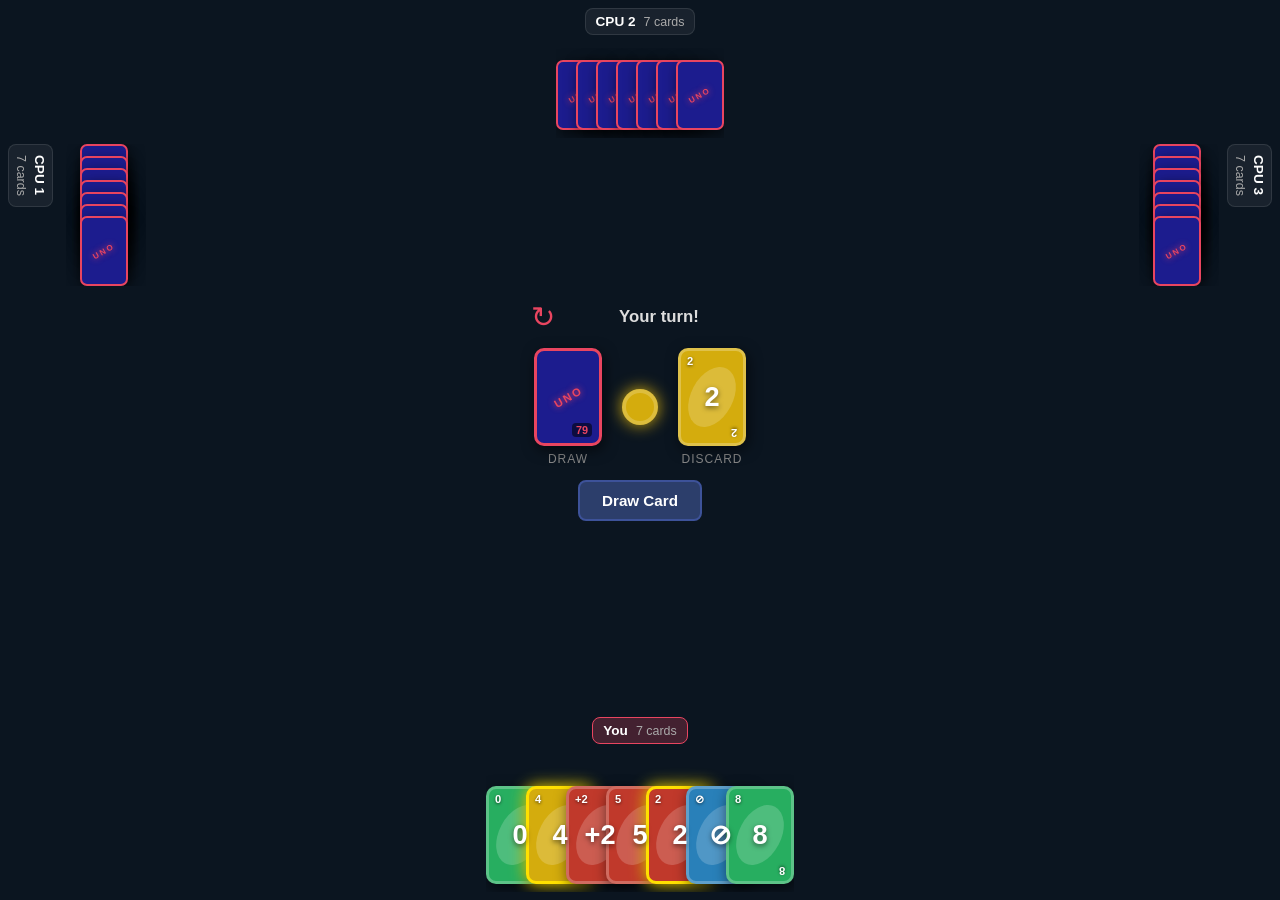
==== uno/index.html @ 4225cc75 "Add UNO game with 4-player support (1 human vs 3 AI) - 108-card standard deck: numbers 0-9, Skip, Re" ====
<!DOCTYPE html>
<html lang="en">
<head>
  <meta charset="UTF-8" />
  <meta name="viewport" content="width=device-width, initial-scale=1.0" />
  <title>UNO</title>
  <link rel="stylesheet" href="style.css" />
</head>
<body>
  <div class="game-board">

    <!-- CPU 2 — top -->
    <div class="player-zone top" id="zone-2">
      <div class="player-meta">
        <span class="pname">CPU 2</span>
        <span class="pcount" id="count-2">7 cards</span>
        <span class="uno-badge" id="ubadge-2">UNO!</span>
      </div>
      <div class="hand horiz small" id="hand-2"></div>
    </div>

    <!-- CPU 1 — left -->
    <div class="player-zone left" id="zone-1">
      <div class="player-meta vert">
        <span class="pname">CPU 1</span>
        <span class="pcount" id="count-1">7 cards</span>
        <span class="uno-badge" id="ubadge-1">UNO!</span>
      </div>
      <div class="hand vert small" id="hand-1"></div>
    </div>

    <!-- Center -->
    <div class="center-area">
      <div class="status-row">
        <div id="dir-arrow" class="dir-arrow">&#8635;</div>
        <div id="turn-msg" class="turn-msg">Your turn!</div>
      </div>

      <div class="piles-row">
        <div class="pile-wrap">
          <div class="card back pile-card" id="draw-pile-card">
            <span class="pile-count" id="deck-count">104</span>
          </div>
          <span class="pile-label">Draw</span>
        </div>

        <div class="color-ring" id="color-ring"></div>

        <div class="pile-wrap">
          <div id="discard-top"></div>
          <span class="pile-label">Discard</span>
        </div>
      </div>

      <div class="action-row">
        <button class="uno-shout-btn hidden" id="uno-shout">UNO!</button>
        <button class="draw-btn" id="draw-btn">Draw Card</button>
      </div>

      <div id="msg-bar" class="msg-bar"></div>
    </div>

    <!-- CPU 3 — right -->
    <div class="player-zone right" id="zone-3">
      <div class="hand vert small" id="hand-3"></div>
      <div class="player-meta vert">
        <span class="pname">CPU 3</span>
        <span class="pcount" id="count-3">7 cards</span>
        <span class="uno-badge" id="ubadge-3">UNO!</span>
      </div>
    </div>

    <!-- Human — bottom -->
    <div class="player-zone bottom" id="zone-0">
      <div class="player-meta">
        <span class="pname">You</span>
        <span class="pcount" id="count-0">7 cards</span>
        <span class="uno-badge" id="ubadge-0">UNO!</span>
      </div>
      <div class="hand horiz" id="hand-0"></div>
    </div>

  </div><!-- .game-board -->

  <!-- Color picker modal -->
  <div class="overlay hidden" id="color-overlay">
    <div class="modal color-modal">
      <h3>Choose a color</h3>
      <div class="color-choices">
        <button class="color-btn" data-color="red"    style="background:#c0392b">Red</button>
        <button class="color-btn" data-color="blue"   style="background:#2980b9">Blue</button>
        <button class="color-btn" data-color="green"  style="background:#27ae60">Green</button>
        <button class="color-btn" data-color="yellow" style="background:#d4ac0d">Yellow</button>
      </div>
    </div>
  </div>

  <!-- Game over modal -->
  <div class="overlay hidden" id="over-overlay">
    <div class="modal">
      <div id="over-icon" class="over-icon"></div>
      <h2 id="over-text"></h2>
      <button id="restart-btn" class="restart-btn">Play Again</button>
    </div>
  </div>

  <script src="game.js"></script>
</body>
</html>
---- uno/style.css ----
/* ─── Reset ───────────────────────────────────────────────────────────────── */
*, *::before, *::after { box-sizing: border-box; margin: 0; padding: 0; }

body {
  background: #0b1520;
  font-family: 'Segoe UI', sans-serif;
  color: #eee;
  height: 100vh;
  overflow: hidden;
}

/* ─── Board Grid ──────────────────────────────────────────────────────────── */
.game-board {
  display: grid;
  grid-template-areas:
    ".    top    ."
    "left center right"
    ".    bottom .";
  grid-template-columns: 140px 1fr 140px;
  grid-template-rows: 130px 1fr 175px;
  height: 100vh;
  gap: 6px;
  padding: 8px;
}

/* ─── Player Zones ────────────────────────────────────────────────────────── */
.player-zone { display: flex; flex-direction: column; align-items: center; gap: 6px; }
.player-zone.top    { grid-area: top;    flex-direction: column; }
.player-zone.left   { grid-area: left;   flex-direction: row; align-items: flex-start; }
.player-zone.right  { grid-area: right;  flex-direction: row; align-items: flex-start; }
.player-zone.bottom { grid-area: bottom; flex-direction: column; }

.player-zone.active .player-meta { background: rgba(233,69,96,0.25); border-color: #e94560; }

/* ─── Player Meta ─────────────────────────────────────────────────────────── */
.player-meta {
  display: flex;
  align-items: center;
  gap: 8px;
  background: rgba(255,255,255,0.06);
  border: 1px solid rgba(255,255,255,0.1);
  border-radius: 8px;
  padding: 5px 10px;
  font-size: 0.85rem;
  transition: background 0.3s, border-color 0.3s;
  white-space: nowrap;
}
.player-meta.vert { flex-direction: column; writing-mode: vertical-rl; padding: 10px 5px; gap: 4px; }
.player-meta.vert .pname, .player-meta.vert .pcount { writing-mode: vertical-lr; }

.pname { font-weight: bold; color: #fff; }
.pcount { color: #aaa; font-size: 0.78rem; }

.uno-badge {
  background: #e94560;
  color: white;
  font-weight: 900;
  font-size: 0.75rem;
  padding: 2px 6px;
  border-radius: 4px;
  letter-spacing: 1px;
  animation: pulse 0.6s ease-in-out infinite alternate;
}
.uno-badge.hidden { display: none; }

@keyframes pulse {
  from { transform: scale(1); }
  to   { transform: scale(1.12); }
}

/* ─── Hands ───────────────────────────────────────────────────────────────── */
.hand {
  display: flex;
  align-items: flex-end;
  flex: 1;
}
.hand.horiz {
  flex-direction: row;
  overflow-x: auto;
  overflow-y: visible;
  padding-bottom: 8px;
  scrollbar-width: thin;
  scrollbar-color: #e94560 transparent;
}
.hand.horiz .card + .card { margin-left: -28px; }
.hand.horiz .card:hover   { z-index: 10; }

.hand.vert {
  flex-direction: column;
  overflow: hidden;
  align-items: center;
}
.hand.vert .card + .card { margin-top: -58px; }

/* ─── Cards ───────────────────────────────────────────────────────────────── */
.card {
  width: 68px;
  height: 98px;
  border-radius: 10px;
  border: 3px solid rgba(255,255,255,0.25);
  position: relative;
  flex-shrink: 0;
  box-shadow: 2px 4px 14px rgba(0,0,0,0.6);
  transition: transform 0.15s, box-shadow 0.15s, z-index 0s;
  user-select: none;
  display: flex;
  align-items: center;
  justify-content: center;
}

/* Colour variants */
.card.red    { background: #c0392b; }
.card.blue   { background: #2980b9; }
.card.green  { background: #27ae60; }
.card.yellow { background: #d4ac0d; }
.card.wild   { background: conic-gradient(#c0392b 0 25%, #2980b9 25% 50%, #27ae60 50% 75%, #d4ac0d 75%); }

/* Back of card */
.card.back {
  background: #1c1c8e;
  border: 3px solid #e94560;
  cursor: default;
}
.card.back::after {
  content: 'UNO';
  position: absolute;
  color: #e94560;
  font-weight: 900;
  font-size: 0.7rem;
  letter-spacing: 2px;
  transform: rotate(-30deg);
  text-shadow: 0 0 6px #e94560;
}

/* Small variant for AI players */
.small .card { width: 48px; height: 70px; border-radius: 7px; border-width: 2px; }
.small .card.back::after { font-size: 0.5rem; }
.small .card-corner { font-size: 0.6rem !important; }
.small .card-oval   { width: 30px !important; height: 46px !important; margin-left: -15px !important; margin-top: -23px !important; }
.small .card-value  { font-size: 1rem !important; }

/* Playable highlight */
.card.playable {
  cursor: pointer;
  border-color: #ffe000;
  box-shadow: 0 0 16px #ffe000, 2px 4px 14px rgba(0,0,0,0.6);
}
.card.playable:hover {
  transform: translateY(-22px) scale(1.06);
  box-shadow: 0 12px 30px #ffe000;
  z-index: 20;
  border-color: #fff;
}

/* Card internals */
.card-corner {
  position: absolute;
  font-size: 0.7rem;
  font-weight: 900;
  color: white;
  text-shadow: 0 1px 3px rgba(0,0,0,0.6);
  line-height: 1;
}
.card-corner.tl { top: 5px;    left: 6px; }
.card-corner.br { bottom: 5px; right: 6px; transform: rotate(180deg); }

.card-oval {
  position: absolute;
  width: 42px;
  height: 64px;
  background: rgba(255,255,255,0.18);
  border-radius: 50%;
  top: 50%;
  left: 50%;
  margin-left: -21px;
  margin-top: -32px;
  transform: rotate(28deg);
}

.card-value {
  position: relative;
  font-size: 1.7rem;
  font-weight: 900;
  color: white;
  text-shadow: 0 2px 5px rgba(0,0,0,0.5);
  z-index: 1;
}

/* Pile card (draw pile) */
.pile-card {
  cursor: pointer;
}
.pile-card .pile-count {
  position: absolute;
  bottom: 6px;
  right: 7px;
  font-size: 0.68rem;
  font-weight: bold;
  color: #e94560;
  background: rgba(0,0,0,0.55);
  padding: 1px 4px;
  border-radius: 4px;
}

/* ─── Center Area ─────────────────────────────────────────────────────────── */
.center-area {
  grid-area: center;
  display: flex;
  flex-direction: column;
  align-items: center;
  justify-content: center;
  gap: 14px;
}

.status-row {
  display: flex;
  align-items: center;
  gap: 14px;
}

.dir-arrow {
  font-size: 1.8rem;
  color: #e94560;
  transition: transform 0.4s;
}
.dir-arrow.ccw { transform: scaleX(-1); }

.turn-msg {
  font-size: 1.05rem;
  font-weight: 600;
  color: #ddd;
  min-width: 180px;
  text-align: center;
}

.piles-row {
  display: flex;
  align-items: center;
  gap: 20px;
}

.pile-wrap {
  display: flex;
  flex-direction: column;
  align-items: center;
  gap: 6px;
}
.pile-label {
  font-size: 0.75rem;
  color: #888;
  text-transform: uppercase;
  letter-spacing: 1px;
}

/* Color indicator ring */
.color-ring {
  width: 36px;
  height: 36px;
  border-radius: 50%;
  border: 4px solid rgba(255,255,255,0.2);
  box-shadow: 0 0 14px currentColor;
  transition: background 0.4s, box-shadow 0.4s;
}
.color-ring.red    { background: #c0392b; box-shadow: 0 0 16px #c0392b; }
.color-ring.blue   { background: #2980b9; box-shadow: 0 0 16px #2980b9; }
.color-ring.green  { background: #27ae60; box-shadow: 0 0 16px #27ae60; }
.color-ring.yellow { background: #d4ac0d; box-shadow: 0 0 16px #d4ac0d; }
.color-ring.wild   { background: conic-gradient(#c0392b 0 25%,#2980b9 25% 50%,#27ae60 50% 75%,#d4ac0d 75%); }

/* Action buttons */
.action-row {
  display: flex;
  gap: 12px;
  align-items: center;
}

.draw-btn {
  background: #2c3e6b;
  color: #fff;
  border: 2px solid #3d5299;
  padding: 10px 22px;
  border-radius: 8px;
  font-size: 0.95rem;
  font-weight: 600;
  cursor: pointer;
  transition: background 0.2s, border-color 0.2s, transform 0.1s;
}
.draw-btn:hover:not(:disabled) { background: #3d5299; transform: translateY(-1px); }
.draw-btn:disabled { opacity: 0.4; cursor: not-allowed; }

.uno-shout-btn {
  background: #e94560;
  color: white;
  border: none;
  padding: 10px 22px;
  border-radius: 8px;
  font-size: 1rem;
  font-weight: 900;
  letter-spacing: 2px;
  cursor: pointer;
  animation: pulse 0.5s ease-in-out infinite alternate;
}
.uno-shout-btn.hidden { display: none; }

.msg-bar {
  font-size: 0.88rem;
  color: #f0c040;
  font-weight: 600;
  min-height: 20px;
  text-align: center;
}

/* ─── Overlay / Modals ────────────────────────────────────────────────────── */
.overlay {
  position: fixed;
  inset: 0;
  background: rgba(0,0,0,0.72);
  display: flex;
  align-items: center;
  justify-content: center;
  z-index: 100;
}
.overlay.hidden { display: none; }

.modal {
  background: #16213e;
  border: 2px solid #e94560;
  border-radius: 16px;
  padding: 36px 48px;
  text-align: center;
  box-shadow: 0 0 40px rgba(233,69,96,0.45);
}
.modal h2 { font-size: 2rem; margin-bottom: 24px; color: #f0c040; }
.modal h3 { font-size: 1.3rem; margin-bottom: 20px; color: #fff; }

.color-modal { min-width: 280px; }
.color-choices {
  display: grid;
  grid-template-columns: 1fr 1fr;
  gap: 12px;
}
.color-btn {
  padding: 16px;
  border: 3px solid rgba(255,255,255,0.2);
  border-radius: 10px;
  cursor: pointer;
  color: white;
  font-weight: 700;
  font-size: 1rem;
  transition: transform 0.15s, border-color 0.15s;
}
.color-btn:hover { transform: scale(1.08); border-color: white; }

.over-icon { font-size: 3.5rem; margin-bottom: 10px; }

.restart-btn {
  background: #e94560;
  color: white;
  border: none;
  padding: 12px 32px;
  border-radius: 8px;
  font-size: 1rem;
  font-weight: bold;
  cursor: pointer;
  letter-spacing: 1px;
  transition: background 0.2s, transform 0.1s;
}
.restart-btn:hover { background: #c73652; transform: translateY(-1px); }

/* ─── Scrollbar ───────────────────────────────────────────────────────────── */
.hand.horiz::-webkit-scrollbar { height: 4px; }
.hand.horiz::-webkit-scrollbar-track { background: transparent; }
.hand.horiz::-webkit-scrollbar-thumb { background: #e94560; border-radius: 2px; }

/* ─── Card deal animation ─────────────────────────────────────────────────── */
@keyframes dealIn {
  from { opacity: 0; transform: translateY(-30px) scale(0.85); }
  to   { opacity: 1; transform: translateY(0)     scale(1); }
}
.card.dealt { animation: dealIn 0.25s ease-out; }
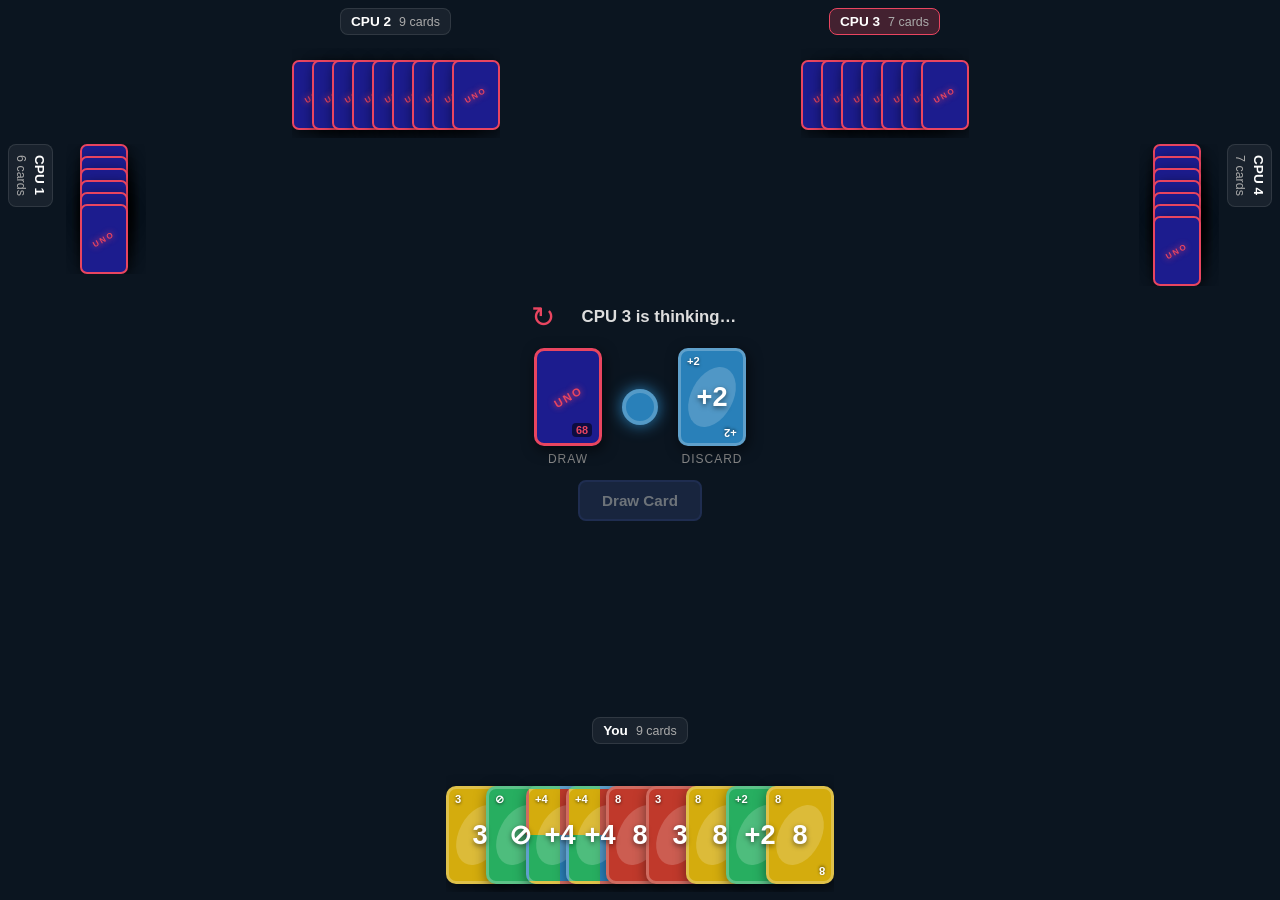
==== commit 8820a80c: "Expand UNO to 5 players (add CPU 4) - Added CPU 4 as a 4th AI opponent on the right side - Updated g" ====
--- a/uno/index.html
+++ b/uno/index.html
@@ -9,14 +9,24 @@
 <body>
   <div class="game-board">
 
-    <!-- CPU 2 — top -->
-    <div class="player-zone top" id="zone-2">
+    <!-- CPU 2 — top-left -->
+    <div class="player-zone topl" id="zone-2">
       <div class="player-meta">
         <span class="pname">CPU 2</span>
         <span class="pcount" id="count-2">7 cards</span>
         <span class="uno-badge" id="ubadge-2">UNO!</span>
       </div>
       <div class="hand horiz small" id="hand-2"></div>
+    </div>
+
+    <!-- CPU 3 — top-right -->
+    <div class="player-zone topr" id="zone-3">
+      <div class="player-meta">
+        <span class="pname">CPU 3</span>
+        <span class="pcount" id="count-3">7 cards</span>
+        <span class="uno-badge" id="ubadge-3">UNO!</span>
+      </div>
+      <div class="hand horiz small" id="hand-3"></div>
     </div>
 
     <!-- CPU 1 — left -->
@@ -60,13 +70,13 @@
       <div id="msg-bar" class="msg-bar"></div>
     </div>
 
-    <!-- CPU 3 — right -->
-    <div class="player-zone right" id="zone-3">
-      <div class="hand vert small" id="hand-3"></div>
+    <!-- CPU 4 — right -->
+    <div class="player-zone right" id="zone-4">
+      <div class="hand vert small" id="hand-4"></div>
       <div class="player-meta vert">
-        <span class="pname">CPU 3</span>
-        <span class="pcount" id="count-3">7 cards</span>
-        <span class="uno-badge" id="ubadge-3">UNO!</span>
+        <span class="pname">CPU 4</span>
+        <span class="pcount" id="count-4">7 cards</span>
+        <span class="uno-badge" id="ubadge-4">UNO!</span>
       </div>
     </div>
 
--- a/uno/style.css
+++ b/uno/style.css
@@ -13,10 +13,10 @@
 .game-board {
   display: grid;
   grid-template-areas:
-    ".    top    ."
-    "left center right"
-    ".    bottom .";
-  grid-template-columns: 140px 1fr 140px;
+    ".    topl   topr   ."
+    "left center center right"
+    ".    bottom bottom .";
+  grid-template-columns: 140px 1fr 1fr 140px;
   grid-template-rows: 130px 1fr 175px;
   height: 100vh;
   gap: 6px;
@@ -25,7 +25,8 @@
 
 /* ─── Player Zones ────────────────────────────────────────────────────────── */
 .player-zone { display: flex; flex-direction: column; align-items: center; gap: 6px; }
-.player-zone.top    { grid-area: top;    flex-direction: column; }
+.player-zone.topl   { grid-area: topl;   flex-direction: column; }
+.player-zone.topr   { grid-area: topr;   flex-direction: column; }
 .player-zone.left   { grid-area: left;   flex-direction: row; align-items: flex-start; }
 .player-zone.right  { grid-area: right;  flex-direction: row; align-items: flex-start; }
 .player-zone.bottom { grid-area: bottom; flex-direction: column; }
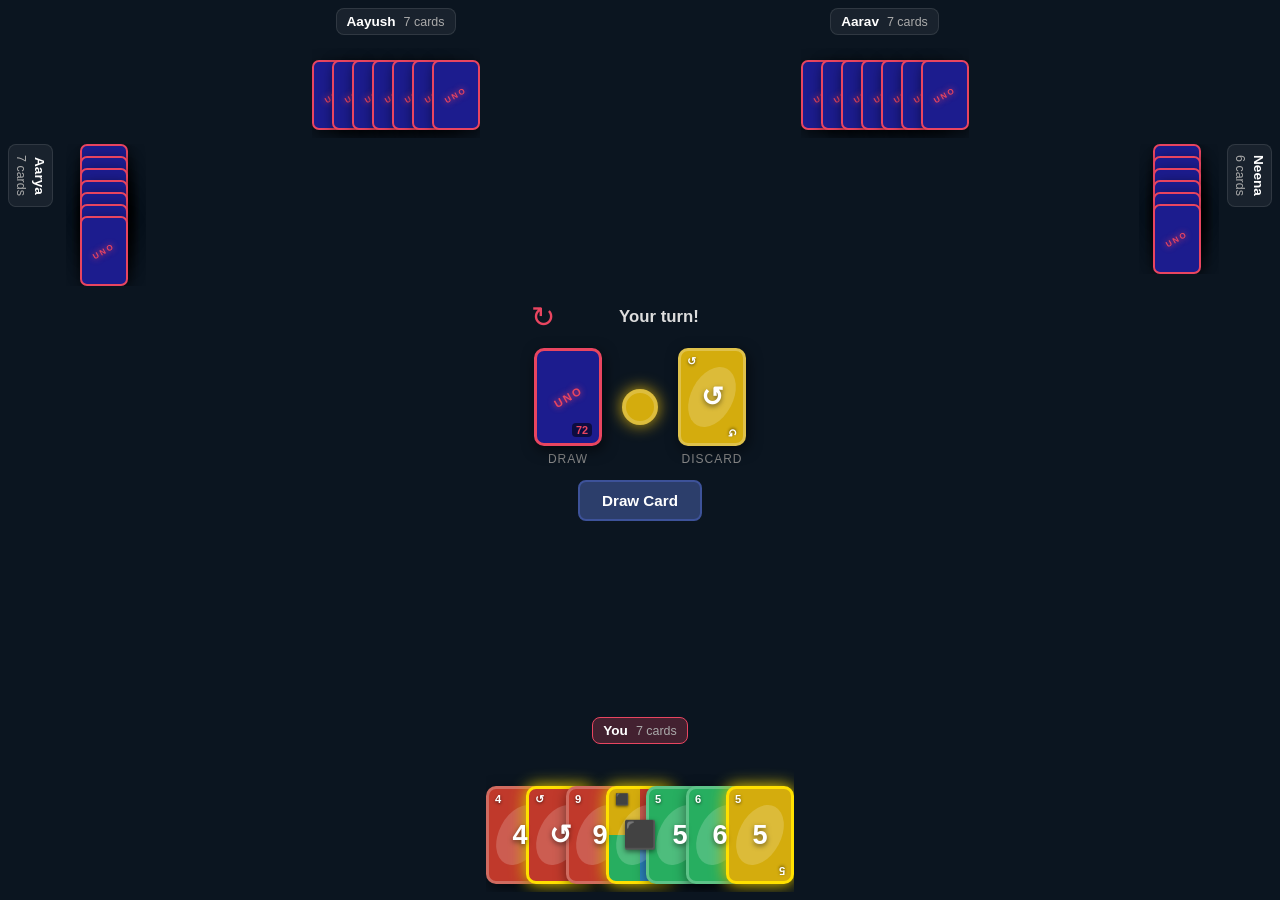
==== commit 5d3931a0: "Name Updated" ====
--- a/uno/index.html
+++ b/uno/index.html
@@ -12,7 +12,7 @@
     <!-- CPU 2 — top-left -->
     <div class="player-zone topl" id="zone-2">
       <div class="player-meta">
-        <span class="pname">CPU 2</span>
+        <span class="pname">Aayush</span>
         <span class="pcount" id="count-2">7 cards</span>
         <span class="uno-badge" id="ubadge-2">UNO!</span>
       </div>
@@ -22,7 +22,7 @@
     <!-- CPU 3 — top-right -->
     <div class="player-zone topr" id="zone-3">
       <div class="player-meta">
-        <span class="pname">CPU 3</span>
+        <span class="pname">Aarav</span>
         <span class="pcount" id="count-3">7 cards</span>
         <span class="uno-badge" id="ubadge-3">UNO!</span>
       </div>
@@ -32,7 +32,7 @@
     <!-- CPU 1 — left -->
     <div class="player-zone left" id="zone-1">
       <div class="player-meta vert">
-        <span class="pname">CPU 1</span>
+        <span class="pname">Aarya</span>
         <span class="pcount" id="count-1">7 cards</span>
         <span class="uno-badge" id="ubadge-1">UNO!</span>
       </div>
@@ -74,7 +74,7 @@
     <div class="player-zone right" id="zone-4">
       <div class="hand vert small" id="hand-4"></div>
       <div class="player-meta vert">
-        <span class="pname">CPU 4</span>
+        <span class="pname">Neena</span>
         <span class="pcount" id="count-4">7 cards</span>
         <span class="uno-badge" id="ubadge-4">UNO!</span>
       </div>
